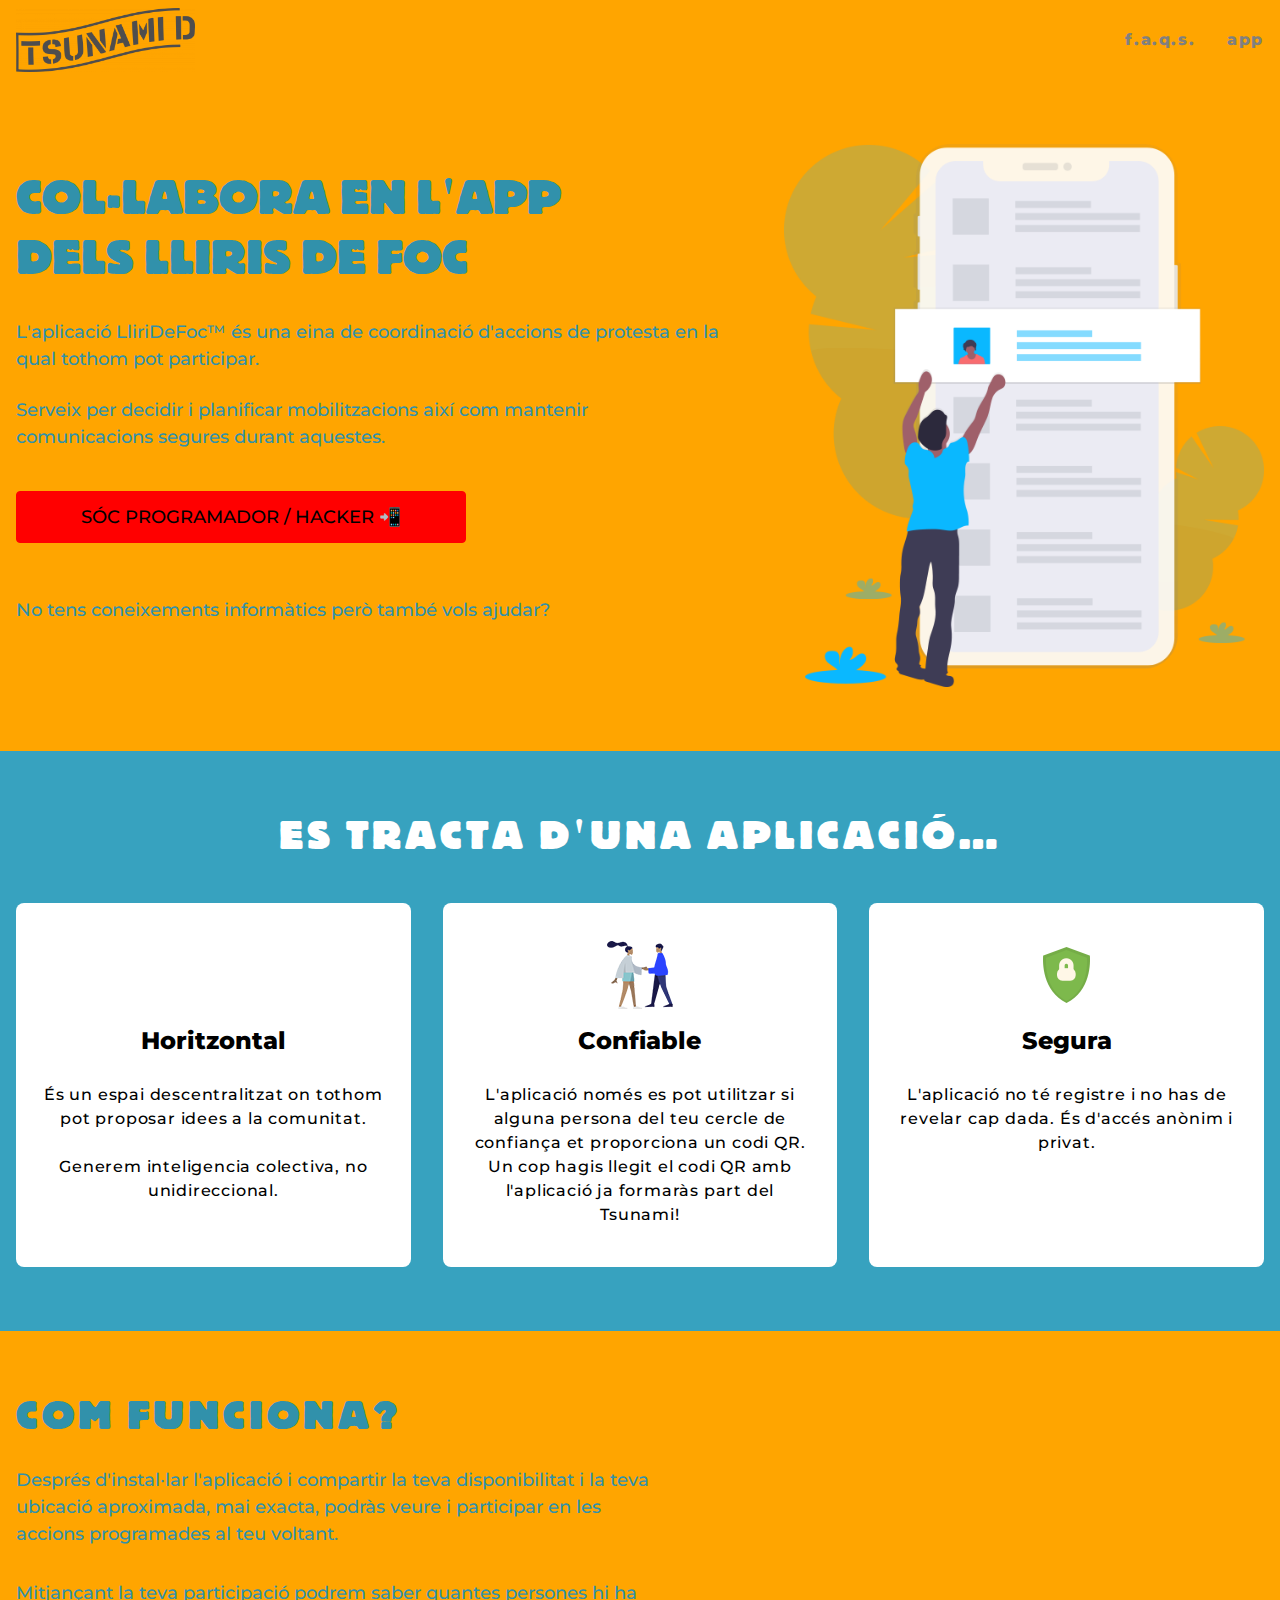
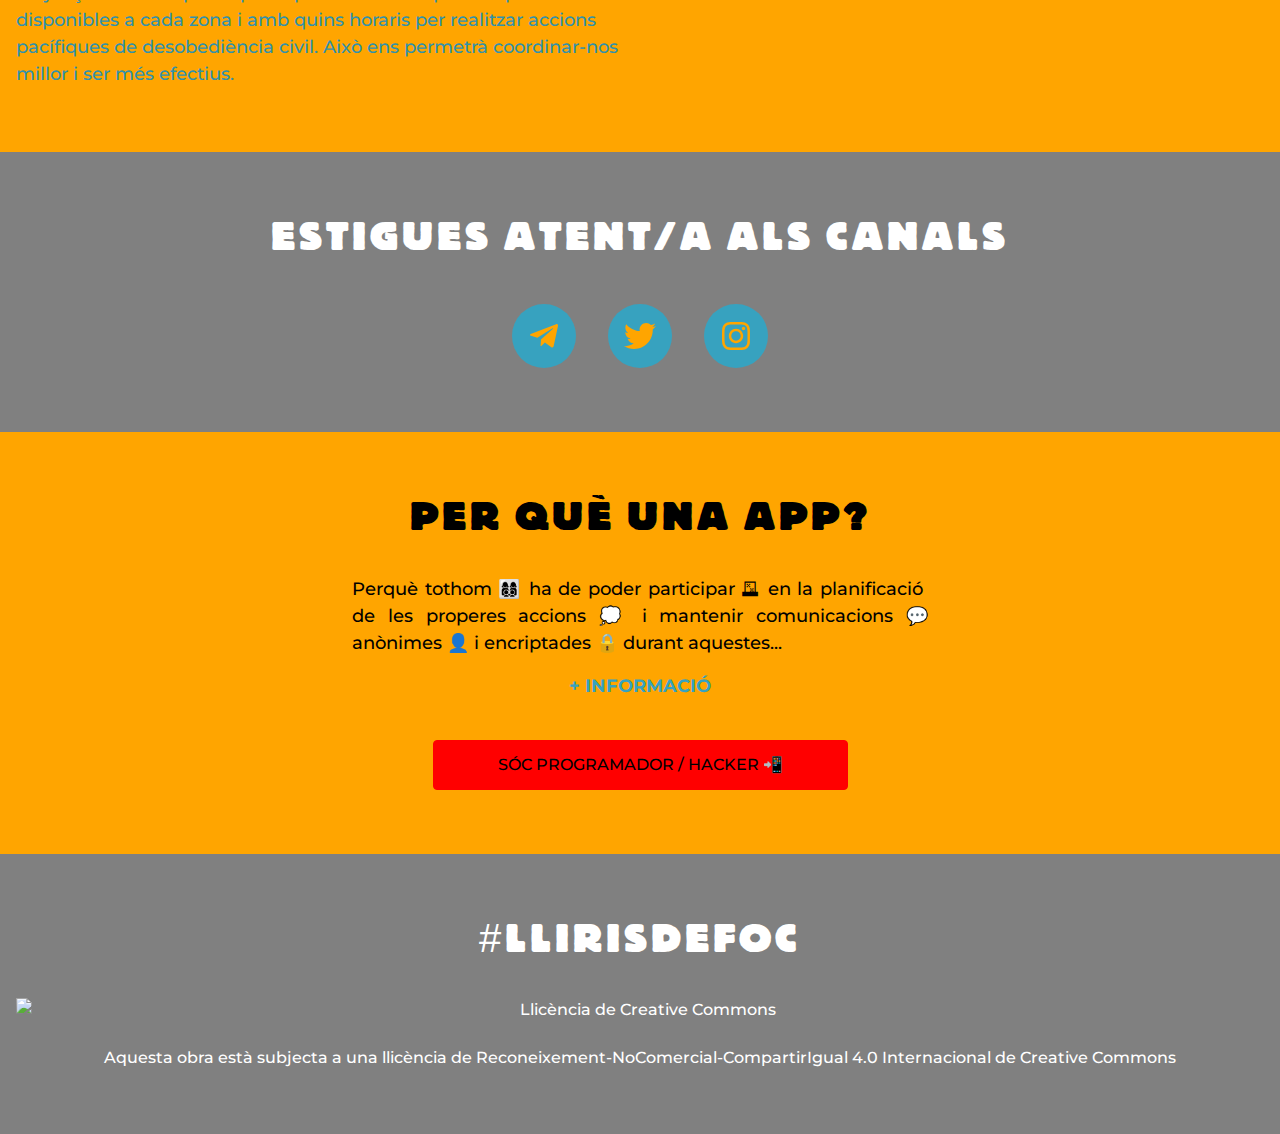
==== app.html @ 039d9529 "Add files via upload" ====
<!DOCTYPE html>
<html>

<head>
    <meta charset="utf-8">
    <meta name="viewport" content="width=device-width, user-scalable=no">
    <link rel="stylesheet" type="text/css" href="main.cfd4d0ff.css">
    <link href="https://fonts.googleapis.com/css?family=Montserrat:500,700,800&amp;display=swap" rel="stylesheet">
    <link rel="icon" href="favicon.d1972434.png">
    <title>Lliris de Foc - APP</title>
</head>

<body>
  <header class="fixed top-0 w-full bg-beige z-50">
      <div class="container flex flex-wrap items-center justify-between">
          <div class="logo h-20 flex items-center">
              <a href="index.html"> <img src="logo.a26f0379.png" alt="Lliris de Foc" class="h-16 w-auto"> </a>
          </div>
          <div class="block lg:hidden"> <button class="navbar-toggler focus:outline-none" data-toggle="collapse" data-target="#nav" aria-expanded="false"> <span class="icon-bar icon-bar--top block bg-blue"></span> <span class="icon-bar icon-bar--middle block bg-blue"></span> <span class="icon-bar icon-bar--bottom block bg-blue"></span> </button> </div>
          <nav id="nav" class="nav hidden lg:block w-full lg:w-auto">
              <ul class="lg:flex py-2 lg:-mx-4">
                  <li class="py-1 lg:px-4"><a href="noviolencia.html" class="font-extrabold tracking-widest text-gray-800 hover:text-blue-darker lowercase">F.A.Q.S.</a></li>
                  <li class="py-1 lg:px-4"><a href="app.html" class="font-extrabold tracking-widest text-gray-800 hover:text-blue-darker lowercase">App</a></li>
              </ul>
          </nav>
      </div>
  </header>
    <section class="py-8 lg:py-16 text-blue-darker bg-beige">
        <div class="container">
            <div class="flex items-center -mx-4">
                <div class="w-full lg:w-3/5 px-4 lg:pr-12 text-lg">
                    <h1 class="mb-8 font-title font-heavy text-2xl lg:text-4xl xl:text-5xl leading-tight uppercase">Col·labora EN L'APP<br>dels Lliris de Foc</h1>
                    <p class="mb-6">L'aplicació LliriDeFoc™ és una eina de coordinació d'accions de protesta en la qual tothom pot participar.</p>
                    <p class="mb-10">Serveix per decidir i planificar mobilitzacions així com mantenir comunicacions segures durant aquestes.</p>
                    <ul class="flex flex-wrap justify-center lg:justify-start -mx-2 -mb-2">
                         <li class="mb-2 px-2"><a href="app.html" class="btn px-16 btn-primary uppercase">SÓC PROGRAMADOR / HACKER 📲</a></li>
                    </ul>
                    <p class="mb-10"><br><br>No tens coneixements informàtics però també vols ajudar?</p>
                </div>
                <div class="hidden lg:block lg:w-2/5 px-4"> <img src="app-hero.0277f3ec.png" alt=""> </div>
            </div>
        </div>
    </section>
    <section class="py-8 lg:py-16 bg-blue">
        <div class="container">
            <h2 class="mb-8 lg:mb-12 font-title font-heavy text-2xl lg:text-4xl leading-none tracking-widest text-center uppercase text-white">Es tracta d'una aplicació…</h2>
            <ul class="flex flex-wrap -mx-4 text-black text-center">
                <li class="w-full lg:w-1/3 mb-8 lg:mb-0 px-4">
                    <div class="h-full p-6 pb-10 rounded-lg bg-white">
                        <figure class="h-24 flex items-center justify-center"> <img src="app-icon-1.8f0e6e98.png" alt=""> </figure>
                        <h3 class="mb-6 font-extrabold text-2xl">Horitzontal</h3>
                        <p class="tracking-wider">És un espai descentralitzat on tothom pot proposar idees a la comunitat.<br><br>Generem inteligencia colectiva, no unidireccional.</p>
                    </div>
                </li>
                <li class="w-full lg:w-1/3 mb-8 lg:mb-0 px-4">
                    <div class="h-full p-6 pb-10 rounded-lg bg-white">
                        <figure class="h-24 flex items-center justify-center"> <img src="app-icon-2.1c4b9556.png" alt=""> </figure>
                        <h3 class="mb-6 font-extrabold text-2xl">Confiable</h3>
                        <p class="tracking-wider">L'aplicació només es pot utilitzar si alguna persona del teu cercle de confiança et proporciona un codi QR. Un cop hagis llegit el codi QR amb l'aplicació ja formaràs part del Tsunami!</p>
                    </div>
                </li>
                <li class="w-full lg:w-1/3 mb-8 lg:mb-0 px-4">
                    <div class="h-full p-6 pb-10 rounded-lg bg-white">
                        <figure class="h-24 flex items-center justify-center"> <img src="app-icon-3.ccddadd3.png" alt=""> </figure>
                        <h3 class="mb-6 font-extrabold text-2xl">Segura</h3>
                        <p class="tracking-wider">L'aplicació no té registre i no has de revelar cap dada. És d'accés anònim i privat.</p>
                    </div>
                </li>
            </ul>
        </div>
    </section>
    <section class="py-8 lg:py-16 text-blue-darker bg-beige">
        <div class="container">
            <div class="flex flex-wrap items-center -mx-4">
                <div class="w-full md:w-3/5 mb-8 md:mb-0 px-4 md:pr-24 text-lg">
                    <h2 class="mb-8 font-title font-heavy text-2xl lg:text-4xl leading-none tracking-widest uppercase">Com funciona?</h2>
                    <p class="mb-8">Després d'instal·lar l'aplicació i compartir la teva disponibilitat i la teva ubicació aproximada, mai exacta, podràs veure i participar en les accions programades al teu voltant.</p>
                    <p>Mitjançant la teva participació podrem saber quantes persones hi ha disponibles a cada zona i amb quins horaris per realitzar accions pacífiques de desobediència civil. Això ens permetrà coordinar-nos millor i ser més efectius.</p>
                </div>
                <div class="w-full md:w-2/5 px-4 text-center"> <img src="app-wave.a9a19c9f.png" alt=""> </div>
            </div>
        </div>
    </section>
    <section class="py-8 lg:py-16 text-white bg-gray-800">
        <div class="container">
            <h2 class="max-w-3xl mx-auto mb-8 lg:mb-12 font-title font-black text-center text-2xl lg:text-4xl leading-none tracking-widest uppercase">Estigues atent/a als canals</h2>
            <ul class="flex items-center justify-center -mx-4">
                <li class="px-4"> <a href="http://t.me/lliridefoc" target="_blank" rel="noopener noreferral" class="flex items-center justify-center w-12 h-12 lg:w-16 lg:h-16 rounded-full text-beige bg-blue hover:bg-blue-darker"><svg aria-hidden="true" data-prefix="fab" data-icon="telegram-plane" class="svg-inline--fa fa-telegram-plane fa-w-14 w-6 h-6 lg:w-8 lg:h-8" xmlns="http://www.w3.org/2000/svg" viewBox="0 0 448 512"><path fill="currentColor" d="M446.7 98.6l-67.6 318.8c-5.1 22.5-18.4 28.1-37.3 17.5l-103-75.9-49.7 47.8c-5.5 5.5-10.1 10.1-20.7 10.1l7.4-104.9 190.9-172.5c8.3-7.4-1.8-11.5-12.9-4.1L117.8 284 16.2 252.2c-22.1-6.9-22.5-22.1 4.6-32.7L418.2 66.4c18.4-6.9 34.5 4.1 28.5 32.2z"/></svg></a> </li>
                <li class="px-4"> <a href="http://twitter.com/lliridefoc" target="_blank" rel="noopener noreferral" class="flex items-center justify-center w-12 h-12 lg:w-16 lg:h-16 rounded-full text-beige bg-blue hover:bg-blue-darker"><svg aria-hidden="true" data-prefix="fab" data-icon="twitter" class="svg-inline--fa fa-twitter fa-w-16 w-6 h-6 lg:w-8 lg:h-8" xmlns="http://www.w3.org/2000/svg" viewBox="0 0 512 512"><path fill="currentColor" d="M459.37 151.716c.325 4.548.325 9.097.325 13.645 0 138.72-105.583 298.558-298.558 298.558-59.452 0-114.68-17.219-161.137-47.106 8.447.974 16.568 1.299 25.34 1.299 49.055 0 94.213-16.568 130.274-44.832-46.132-.975-84.792-31.188-98.112-72.772 6.498.974 12.995 1.624 19.818 1.624 9.421 0 18.843-1.3 27.614-3.573-48.081-9.747-84.143-51.98-84.143-102.985v-1.299c13.969 7.797 30.214 12.67 47.431 13.319-28.264-18.843-46.781-51.005-46.781-87.391 0-19.492 5.197-37.36 14.294-52.954 51.655 63.675 129.3 105.258 216.365 109.807-1.624-7.797-2.599-15.918-2.599-24.04 0-57.828 46.782-104.934 104.934-104.934 30.213 0 57.502 12.67 76.67 33.137 23.715-4.548 46.456-13.32 66.599-25.34-7.798 24.366-24.366 44.833-46.132 57.827 21.117-2.273 41.584-8.122 60.426-16.243-14.292 20.791-32.161 39.308-52.628 54.253z"/></svg></a> </li>
                <li class="px-4"> <a href="http://instagram.com/lliridefoc" target="_blank" rel="noopener noreferral" class="flex items-center justify-center w-12 h-12 lg:w-16 lg:h-16 rounded-full text-beige bg-blue hover:bg-blue-darker"><svg aria-hidden="true" data-prefix="fab" data-icon="instagram" class="svg-inline--fa fa-instagram fa-w-14 w-6 h-6 lg:w-8 lg:h-8" xmlns="http://www.w3.org/2000/svg" viewBox="0 0 448 512"><path fill="currentColor" d="M224.1 141c-63.6 0-114.9 51.3-114.9 114.9s51.3 114.9 114.9 114.9S339 319.5 339 255.9 287.7 141 224.1 141zm0 189.6c-41.1 0-74.7-33.5-74.7-74.7s33.5-74.7 74.7-74.7 74.7 33.5 74.7 74.7-33.6 74.7-74.7 74.7zm146.4-194.3c0 14.9-12 26.8-26.8 26.8-14.9 0-26.8-12-26.8-26.8s12-26.8 26.8-26.8 26.8 12 26.8 26.8zm76.1 27.2c-1.7-35.9-9.9-67.7-36.2-93.9-26.2-26.2-58-34.4-93.9-36.2-37-2.1-147.9-2.1-184.9 0-35.8 1.7-67.6 9.9-93.9 36.1s-34.4 58-36.2 93.9c-2.1 37-2.1 147.9 0 184.9 1.7 35.9 9.9 67.7 36.2 93.9s58 34.4 93.9 36.2c37 2.1 147.9 2.1 184.9 0 35.9-1.7 67.7-9.9 93.9-36.2 26.2-26.2 34.4-58 36.2-93.9 2.1-37 2.1-147.8 0-184.8zM398.8 388c-7.8 19.6-22.9 34.7-42.6 42.6-29.5 11.7-99.5 9-132.1 9s-102.7 2.6-132.1-9c-19.6-7.8-34.7-22.9-42.6-42.6-11.7-29.5-9-99.5-9-132.1s-2.6-102.7 9-132.1c7.8-19.6 22.9-34.7 42.6-42.6 29.5-11.7 99.5-9 132.1-9s102.7-2.6 132.1 9c19.6 7.8 34.7 22.9 42.6 42.6 11.7 29.5 9 99.5 9 132.1s2.7 102.7-9 132.1z"/></svg></a> </li>
            </ul>
        </div>
    </section>
    <section class="py-8 lg:py-16 bg-beige text-center">
       <div class="container">
          <h2 class="max-w-2xl mx-auto mb-8 lg:mb-10 font-title font-black text-center text-2xl lg:text-4xl leading-none tracking-widest uppercase">PER QUÈ UNA APP?</h2>
          <p class="max-w-xl mx-auto mb-4 text-lg" style="text-align:justify;">Perquè tothom 👩‍👩‍👦‍👦 ha de poder participar 🗳 en la planificació de les properes accions 💭 i mantenir comunicacions 💬 anònimes 👤 i encriptades 🔒 durant aquestes...</p>
          <a href="app.html" class="table mb-8 lg:mb-10 max-w-2xl mx-auto font-bold text-lg text-blue hover:text-blue-darker hover:underline uppercase">+ Informació</a>
          <ul class="flex flex-wrap justify-center -mx-2 -mb-2">
             <li class="mb-2 px-2"><a href="app.html" class="btn px-16 btn-primary uppercase">SÓC PROGRAMADOR / HACKER 📲</a></li>
          </ul>
       </div>
    </section>
    <section class="py-8 lg:py-16 bg-gray-800 text-white">
       <div class="container">
          <h2 class="max-w-xl mx-auto mb-8 lg:mb-10 font-title text-center text-2xl lg:text-4xl leading-none lg:tracking-widest uppercase">#LlirisDeFoc</h2>
          <p class="text-center" style="text-align: center;"><a rel="license" href="http://creativecommons.org/licenses/by-nc-sa/4.0/"><img alt="Llicència de Creative Commons" style="border-width:0" src="https://i.creativecommons.org/l/by-nc-sa/4.0/80x15.png" /></a><br />Aquesta obra està subjecta a una llicència de <a rel="license" href="http://creativecommons.org/licenses/by-nc-sa/4.0/">Reconeixement-NoComercial-CompartirIgual 4.0 Internacional de Creative Commons</a></p>
       </div>
    </section>
    <script src="main.499190cf.js"></script>
</body>

</html>
---- main.cfd4d0ff.css ----
html{
    line-height:1.15;
    -webkit-text-size-adjust:100%
}
body{
    margin:0
}
main{
    display:block
}
h1{
    font-size:2em;
    margin:.67em 0
}
a{
    background-color:transparent
}
strong{
    font-weight:bolder
}
small{
    font-size:80%
}
img{
    border-style:none
}
button,input{
    font-family:inherit;
    font-size:100%;
    line-height:1.15;
    margin:0
}
button,input{
    overflow:visible
}
button{
    text-transform:none
}
[type=button],[type=reset],[type=submit],button{
    -webkit-appearance:button
}
[type=button]::-moz-focus-inner,[type=reset]::-moz-focus-inner,[type=submit]::-moz-focus-inner,button::-moz-focus-inner{
    border-style:none;
    padding:0
}
[type=button]:-moz-focusring,[type=reset]:-moz-focusring,[type=submit]:-moz-focusring,button:-moz-focusring{
    outline:1px dotted ButtonText
}
legend{
    box-sizing:border-box;
    color:inherit;
    display:table;
    max-width:100%;
    padding:0;
    white-space:normal
}
[type=checkbox],[type=radio]{
    box-sizing:border-box;
    padding:0
}
[type=number]::-webkit-inner-spin-button,[type=number]::-webkit-outer-spin-button{
    height:auto
}
[type=search]{
    -webkit-appearance:textfield;
    outline-offset:-2px
}
[type=search]::-webkit-search-decoration{
    -webkit-appearance:none
}
::-webkit-file-upload-button{
    -webkit-appearance:button;
    font:inherit
}
[hidden]{
    display:none
}
html{
    box-sizing:border-box;
    font-family:sans-serif
}
*,:after,:before{
    box-sizing:inherit
}
figure,h1,h2,h3,p{
    margin:0
}
button{
    background:0 0;
    padding:0
}
button:focus{
    outline:1px dotted;
    outline:5px auto -webkit-focus-ring-color
}
ol,ul{
    margin:0;
    padding:0
}
ol,ul{
    list-style:none
}
html{
    font-family:-apple-system,BlinkMacSystemFont,Segoe UI,Roboto,Helvetica Neue,Arial,Noto Sans,sans-serif,Apple Color Emoji,Segoe UI Emoji,Segoe UI Symbol,Noto Color Emoji;
    line-height:1.5
}
*,:after,:before{
    border:0 solid #e2e8f0
}
img{
    border-style:solid
}
input::-webkit-input-placeholder{
    color:#a0aec0
}
input::-moz-placeholder{
    color:#a0aec0
}
input:-ms-input-placeholder{
    color:#a0aec0
}
input::-ms-input-placeholder{
    color:#a0aec0
}
input::placeholder{
    color:#a0aec0
}
[role=button],button{
    cursor:pointer
}
table{
    border-collapse:collapse
}
h1,h2,h3{
    font-size:inherit;
    font-weight:inherit
}
a{
    color:inherit;
    text-decoration:inherit
}
button,input{
    padding:0;
    line-height:inherit;
    color:inherit
}
canvas,img,svg{
    display:block;
    vertical-align:middle
}
img{
    max-width:100%;
    height:auto
}
.container{
    width:100%;
    margin-right:auto;
    margin-left:auto;
    padding-right:1rem;
    padding-left:1rem
}
@media (min-width:640px){
    .container{
        max-width:640px
    }
}
@media (min-width:768px){
    .container{
        max-width:768px
    }
}
@media (min-width:1024px){
    .container{
        max-width:1024px
    }
}
@media (min-width:1280px){
    .container{
        max-width:1280px
    }
}
body{
    padding-top:5rem;
    font-family:Montserrat,sans-serif;
    font-weight:500;
    -webkit-font-smoothing:antialiased;
    -moz-osx-font-smoothing:grayscale
}
.btn,.transition,a,button{
    transition:color .3s,background-color .3s,border-color .3s,opacity .3s,box-shadow .3s
}
::-moz-selection{
    color:orange;
    background-color:#3191ab
}
::selection{
    color:orange;
    background-color:#3191ab
}
.item-link{
    position:absolute;
    top:0;
    right:0;
    bottom:0;
    left:0;
    opacity:0;
    z-index:10;
    border:0;
    font-size:0;
    text-indent:-9999px;
    white-space:nowrap
}
@font-face{
    font-family:BlockBE;
    src:url(BlockBEHeavy.bbebedd4.woff2) format("woff2"),url(BlockBEHeavy.7788ebd0.woff) format("woff");
    font-weight:900;
    font-style:normal
}
.btn{
    display:inline-flex;
    padding:1rem 2rem;
    border-radius:.25rem;
    line-height:1;
    border-width:1px;
    border-style:solid
}
.btn-primary{
    border-color:red;
    background-color:red;
    color:black;
}
.btn-primary:active,.btn-primary:focus,.btn-primary:hover{
    border-color:red;
    background-color:black;
}
.btn-beige{
    border-color:orange;
    background-color:orange;
    color:red;
}
.btn-beige:active,.btn-beige:focus,.btn-beige:hover{
    border-color:red;
    background-color:black;
}
.faq-toggler{
    position:relative;
    display:block;
    width:23px;
    height:23px;
    margin-top:.25rem;
    margin-left:.5rem;
    font-style:normal;
    transform-origin:center;
    transition:transform .4s ease
}
.faq-toggler:after,.faq-toggler:before{
    position:absolute;
    top:10px;
    left:0;
    width:23px;
    height:2px;
    background-color:orange;
    transform-origin:center center;
    transition:transform .3s ease;
    content:""
}
.faq-toggler:before{
    transform:rotate(180deg)
}
.faq-toggler:after{
    transform:rotate(90deg)
}
[aria-expanded=true] .faq-toggler:after,[aria-expanded=true] .faq-toggler:before{
    transform:rotate(1turn)
}
@media (min-width:1024px){
    .nav{
        display:block!important
    }
}
.navbar-toggler .icon-bar{
    width:30px;
    height:2px;
    transition:all .3s ease
}
.navbar-toggler .icon-bar+.icon-bar{
    margin-top:7px
}
.navbar-toggler .icon-bar--top{
    transform:rotate(45deg);
    transform-origin:7.5% 7.5%
}
.navbar-toggler .icon-bar--middle{
    opacity:0
}
.navbar-toggler .icon-bar--bottom{
    transform:rotate(-45deg);
    transform-origin:7.5% 92.5%
}
.navbar-toggler[aria-expanded=false] .icon-bar--top{
    transform:rotate(0)
}
.navbar-toggler[aria-expanded=false] .icon-bar--middle{
    opacity:1
}
.navbar-toggler[aria-expanded=false] .icon-bar--bottom{
    transform:rotate(0)
}
.bg-home-hero{
    background-image:url(image.jpg)
}
.li-blue:before{
    width:.75rem;
    height:.75rem;
    display:inline-block;
    vertical-align:middle;
    margin-right:1.25rem;
    border-radius:100%;
    margin-left:-2rem;
    background-color:#37a2bf;
    content:""
}
.bg-black{
    background-color:#000
}
.bg-white{
    background-color:#fff
}
.bg-blue{
    background-color:#37a2bf
}
.bg-blue-darker{
    background-color:#3191ab
}
.bg-beige{
    background-color:orange
}
.bg-gray-800{
    background-color:grey
}
.bg-red-100{
    background-color:#fff5f5
}
.bg-teal-100{
    background-color:#e6fffa
}
.hover\:bg-blue-darker:hover{
    background-color:#3191ab
}
.bg-center{
    background-position:50%
}
.bg-no-repeat{
    background-repeat:no-repeat
}
.bg-cover{
    background-size:cover
}
.border-beige{
    border-color:orange
}
.border-red-500{
    border-color:#f56565
}
.border-teal-500{
    border-color:#38b2ac
}
.hover\:border-beige-darker:hover{
    border-color:#ffe6b2
}
.rounded-lg{
    border-radius:.5rem
}
.rounded-full{
    border-radius:9999px
}
.border-2{
    border-width:2px
}
.border-l-4{
    border-left-width:4px
}
.border-b{
    border-bottom-width:1px
}
.cursor-pointer{
    cursor:pointer
}
.block{
    display:block
}
.flex{
    display:flex
}
.table{
    display:table
}
.hidden{
    display:none
}
.flex-col{
    flex-direction:column
}
.flex-wrap{
    flex-wrap:wrap
}
.items-start{
    align-items:flex-start
}
.items-center{
    align-items:center
}
.justify-center{
    justify-content:center
}
.justify-between{
    justify-content:space-between
}
.font-title{
    font-family:BlockBE,sans-serif
}
.font-bold{
    font-weight:700
}
.font-extrabold{
    font-weight:800
}
.font-black{
    font-weight:900
}
.h-6{
    height:1.5rem
}
.h-12{
    height:3rem
}
.h-16{
    height:4rem
}
.h-20{
    height:5rem
}
.h-24{
    height:6rem
}
.h-full{
    height:100%
}
.leading-none{
    line-height:1
}
.leading-tight{
    line-height:1.25
}
.list-decimal{
    list-style-type:decimal
}
.mx-auto{
    margin-left:auto;
    margin-right:auto
}
.-mx-2{
    margin-left:-.5rem;
    margin-right:-.5rem
}
.-mx-4{
    margin-left:-1rem;
    margin-right:-1rem
}
.mb-2{
    margin-bottom:.5rem
}
.mb-4{
    margin-bottom:1rem
}
.mb-6{
    margin-bottom:1.5rem
}
.mb-8{
    margin-bottom:2rem
}
.mb-10{
    margin-bottom:2.5rem
}
.mb-12{
    margin-bottom:3rem
}
.mb-16{
    margin-bottom:4rem
}
.-mb-2{
    margin-bottom:-.5rem
}
.max-w-xl{
    max-width:36rem
}
.max-w-2xl{
    max-width:42rem
}
.max-w-3xl{
    max-width:48rem
}
.max-w-5xl{
    max-width:64rem
}
.min-h-85vh{
    min-height:85vh
}
.opacity-0{
    opacity:0
}
.opacity-75{
    opacity:.75
}
.group:hover .group-hover\:opacity-100{
    opacity:1
}
.focus\:outline-none:focus{
    outline:0
}
.p-4{
    padding:1rem
}
.p-6{
    padding:1.5rem
}
.py-1{
    padding-top:.25rem;
    padding-bottom:.25rem
}
.py-2{
    padding-top:.5rem;
    padding-bottom:.5rem
}
.px-2{
    padding-left:.5rem;
    padding-right:.5rem
}
.py-3{
    padding-top:.75rem;
    padding-bottom:.75rem
}
.px-4{
    padding-left:1rem;
    padding-right:1rem
}
.py-8{
    padding-top:2rem;
    padding-bottom:2rem
}
.px-16{
    padding-left:4rem;
    padding-right:4rem
}
.pt-2{
    padding-top:.5rem
}
.pb-4{
    padding-bottom:1rem
}
.pl-8{
    padding-left:2rem
}
.pb-10{
    padding-bottom:2.5rem
}
.fixed{
    position:fixed
}
.absolute{
    position:absolute
}
.relative{
    position:relative
}
.inset-0{
    top:0;
    right:0;
    bottom:0;
    left:0
}
.top-0{
    top:0
}
.text-center{
    text-align:center
}
.text-black{
    color:#000
}
.text-white{
    color:#fff
}
.text-blue{
    color:#37a2bf
}
.text-blue-darker{
    color:#3191ab
}
.text-beige{
    color:orange
}
.text-gray-800{
    color:grey
}
.text-red-700{
    color:#c53030
}
.text-red-800{
    color:#9b2c2c
}
.text-teal-700{
    color:#2c7a7b
}
.hover\:text-blue-darker:hover{
    color:#3191ab
}
.hover\:text-beige-darker:hover{
    color:#ffe6b2
}
.text-lg{
    font-size:1.125rem
}
.text-xl{
    font-size:1.25rem
}
.text-2xl{
    font-size:1.5rem
}
.text-3xl{
    font-size:1.875rem
}
.text-4xl{
    font-size:2.5rem
}
.uppercase{
    text-transform:uppercase
}
.lowercase{
    text-transform:lowercase
}
.hover\:underline:hover{
    text-decoration:underline
}
.tracking-wider{
    letter-spacing:.05em
}
.tracking-widest{
    letter-spacing:.1em
}
.w-6{
    width:1.5rem
}
.w-12{
    width:3rem
}
.w-20{
    width:5rem
}
.w-auto{
    width:auto
}
.w-1\/2{
    width:50%
}
.w-full{
    width:100%
}
.z-10{
    z-index:10
}
.z-50{
    z-index:50
}
@media (min-width:640px){
    .sm\:text-6xl{
        font-size:4rem
    }
    .sm\:w-1\/3{
        width:33.333333%
    }
}
@media (min-width:768px){
    .md\:h-24{
        height:6rem
    }
    .md\:mb-0{
        margin-bottom:0
    }
    .md\:mb-8{
        margin-bottom:2rem
    }
    .md\:px-4{
        padding-left:1rem;
        padding-right:1rem
    }
    .md\:pr-24{
        padding-right:6rem
    }
    .md\:text-3xl{
        font-size:1.875rem
    }
    .md\:w-24{
        width:6rem
    }
    .md\:w-2\/5{
        width:40%
    }
    .md\:w-3\/5{
        width:60%
    }
}
@media (min-width:1024px){
    .lg\:block{
        display:block
    }
    .lg\:flex{
        display:flex
    }
    .lg\:hidden{
        display:none
    }
    .lg\:justify-start{
        justify-content:flex-start
    }
    .lg\:h-8{
        height:2rem
    }
    .lg\:h-16{
        height:4rem
    }
    .lg\:-mx-4{
        margin-left:-1rem;
        margin-right:-1rem
    }
    .lg\:mb-0{
        margin-bottom:0
    }
    .lg\:mb-8{
        margin-bottom:2rem
    }
    .lg\:mb-10{
        margin-bottom:2.5rem
    }
    .lg\:mb-12{
        margin-bottom:3rem
    }
    .lg\:px-4{
        padding-left:1rem;
        padding-right:1rem
    }
    .lg\:py-16{
        padding-top:4rem;
        padding-bottom:4rem
    }
    .lg\:pr-12{
        padding-right:3rem
    }
    .lg\:text-xl{
        font-size:1.25rem
    }
    .lg\:text-3xl{
        font-size:1.875rem
    }
    .lg\:text-4xl{
        font-size:2.5rem
    }
    .lg\:text-5xl{
        font-size:3rem
    }
    .lg\:text-6xl{
        font-size:4rem
    }
    .lg\:text-7xl{
        font-size:6rem
    }
    .lg\:tracking-widest{
        letter-spacing:.1em
    }
    .lg\:tracking-subtitle{
        letter-spacing:.3em
    }
    .lg\:w-8{
        width:2rem
    }
    .lg\:w-16{
        width:4rem
    }
    .lg\:w-auto{
        width:auto
    }
    .lg\:w-1\/3{
        width:33.333333%
    }
    .lg\:w-2\/5{
        width:40%
    }
    .lg\:w-3\/5{
        width:60%
    }
    .lg\:w-1\/6{
        width:16.666667%
    }
}
@media (min-width:1280px){
    .xl\:text-5xl{
        font-size:3rem
    }
}
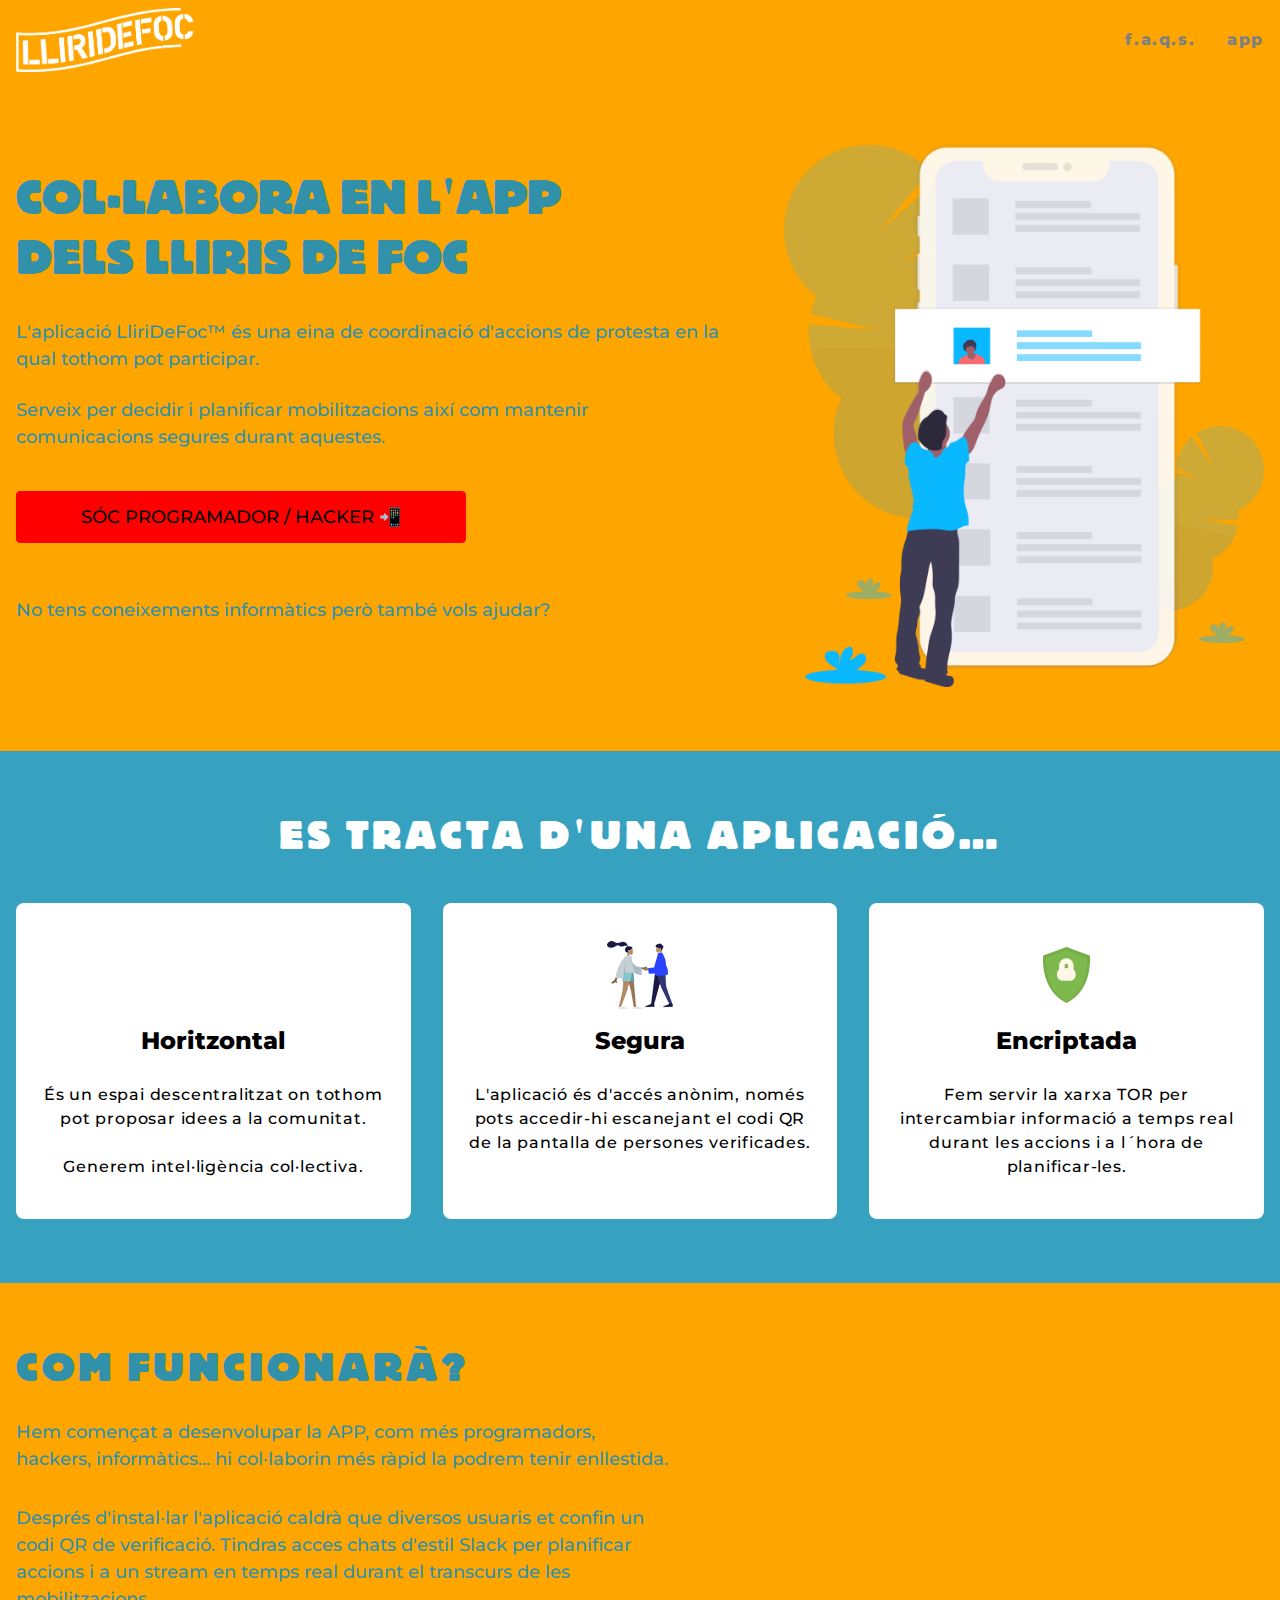
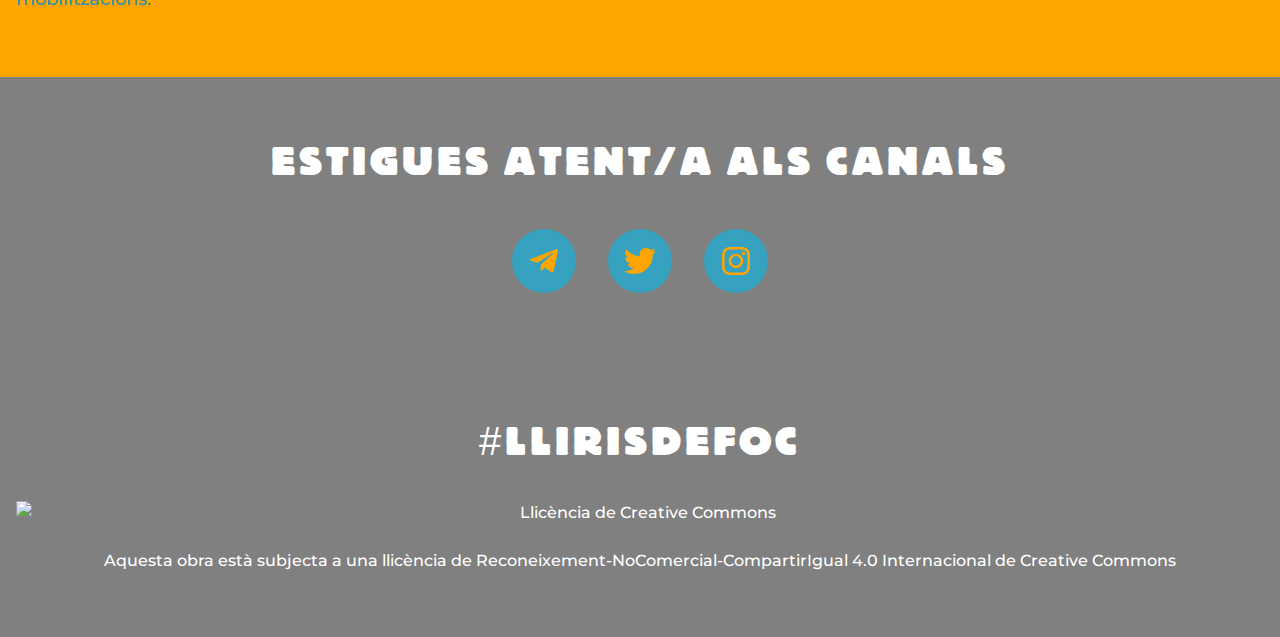
==== commit 07ac052b: "Update app.html" ====
--- a/app.html
+++ b/app.html
@@ -49,21 +49,21 @@
                     <div class="h-full p-6 pb-10 rounded-lg bg-white">
                         <figure class="h-24 flex items-center justify-center"> <img src="app-icon-1.8f0e6e98.png" alt=""> </figure>
                         <h3 class="mb-6 font-extrabold text-2xl">Horitzontal</h3>
-                        <p class="tracking-wider">És un espai descentralitzat on tothom pot proposar idees a la comunitat.<br><br>Generem inteligencia colectiva, no unidireccional.</p>
+                        <p class="tracking-wider">És un espai descentralitzat on tothom pot proposar idees a la comunitat.<br><br>Generem intel·ligència col·lectiva.</p>
                     </div>
                 </li>
                 <li class="w-full lg:w-1/3 mb-8 lg:mb-0 px-4">
                     <div class="h-full p-6 pb-10 rounded-lg bg-white">
                         <figure class="h-24 flex items-center justify-center"> <img src="app-icon-2.1c4b9556.png" alt=""> </figure>
-                        <h3 class="mb-6 font-extrabold text-2xl">Confiable</h3>
-                        <p class="tracking-wider">L'aplicació només es pot utilitzar si alguna persona del teu cercle de confiança et proporciona un codi QR. Un cop hagis llegit el codi QR amb l'aplicació ja formaràs part del Tsunami!</p>
+                        <h3 class="mb-6 font-extrabold text-2xl">Segura</h3>
+                        <p class="tracking-wider">L'aplicació és d'accés anònim, només pots accedir-hi escanejant el codi QR de la pantalla de persones verificades.</p>
                     </div>
                 </li>
                 <li class="w-full lg:w-1/3 mb-8 lg:mb-0 px-4">
                     <div class="h-full p-6 pb-10 rounded-lg bg-white">
                         <figure class="h-24 flex items-center justify-center"> <img src="app-icon-3.ccddadd3.png" alt=""> </figure>
-                        <h3 class="mb-6 font-extrabold text-2xl">Segura</h3>
-                        <p class="tracking-wider">L'aplicació no té registre i no has de revelar cap dada. És d'accés anònim i privat.</p>
+                        <h3 class="mb-6 font-extrabold text-2xl">Encriptada</h3>
+                        <p class="tracking-wider">Fem servir la xarxa TOR per intercambiar informació a temps real durant les accions i a l´hora de planificar-les.</p>
                     </div>
                 </li>
             </ul>
@@ -73,9 +73,9 @@
         <div class="container">
             <div class="flex flex-wrap items-center -mx-4">
                 <div class="w-full md:w-3/5 mb-8 md:mb-0 px-4 md:pr-24 text-lg">
-                    <h2 class="mb-8 font-title font-heavy text-2xl lg:text-4xl leading-none tracking-widest uppercase">Com funciona?</h2>
-                    <p class="mb-8">Després d'instal·lar l'aplicació i compartir la teva disponibilitat i la teva ubicació aproximada, mai exacta, podràs veure i participar en les accions programades al teu voltant.</p>
-                    <p>Mitjançant la teva participació podrem saber quantes persones hi ha disponibles a cada zona i amb quins horaris per realitzar accions pacífiques de desobediència civil. Això ens permetrà coordinar-nos millor i ser més efectius.</p>
+                    <h2 class="mb-8 font-title font-heavy text-2xl lg:text-4xl leading-none tracking-widest uppercase">Com funcionarà?</h2>
+                    <p class="mb-8">Hem començat a desenvolupar la APP, com més programadors, hackers, informàtics... hi col·laborin més ràpid la podrem tenir enllestida.</p>
+                    <p>Després d'instal·lar l'aplicació caldrà que diversos usuaris et confin un codi QR de verificació. Tindras acces chats d'estil Slack per planificar accions i a un stream en temps real durant el transcurs de les mobilitzacions.</p>
                 </div>
                 <div class="w-full md:w-2/5 px-4 text-center"> <img src="app-wave.a9a19c9f.png" alt=""> </div>
             </div>
@@ -91,16 +91,6 @@
             </ul>
         </div>
     </section>
-    <section class="py-8 lg:py-16 bg-beige text-center">
-       <div class="container">
-          <h2 class="max-w-2xl mx-auto mb-8 lg:mb-10 font-title font-black text-center text-2xl lg:text-4xl leading-none tracking-widest uppercase">PER QUÈ UNA APP?</h2>
-          <p class="max-w-xl mx-auto mb-4 text-lg" style="text-align:justify;">Perquè tothom 👩‍👩‍👦‍👦 ha de poder participar 🗳 en la planificació de les properes accions 💭 i mantenir comunicacions 💬 anònimes 👤 i encriptades 🔒 durant aquestes...</p>
-          <a href="app.html" class="table mb-8 lg:mb-10 max-w-2xl mx-auto font-bold text-lg text-blue hover:text-blue-darker hover:underline uppercase">+ Informació</a>
-          <ul class="flex flex-wrap justify-center -mx-2 -mb-2">
-             <li class="mb-2 px-2"><a href="app.html" class="btn px-16 btn-primary uppercase">SÓC PROGRAMADOR / HACKER 📲</a></li>
-          </ul>
-       </div>
-    </section>
     <section class="py-8 lg:py-16 bg-gray-800 text-white">
        <div class="container">
           <h2 class="max-w-xl mx-auto mb-8 lg:mb-10 font-title text-center text-2xl lg:text-4xl leading-none lg:tracking-widest uppercase">#LlirisDeFoc</h2>
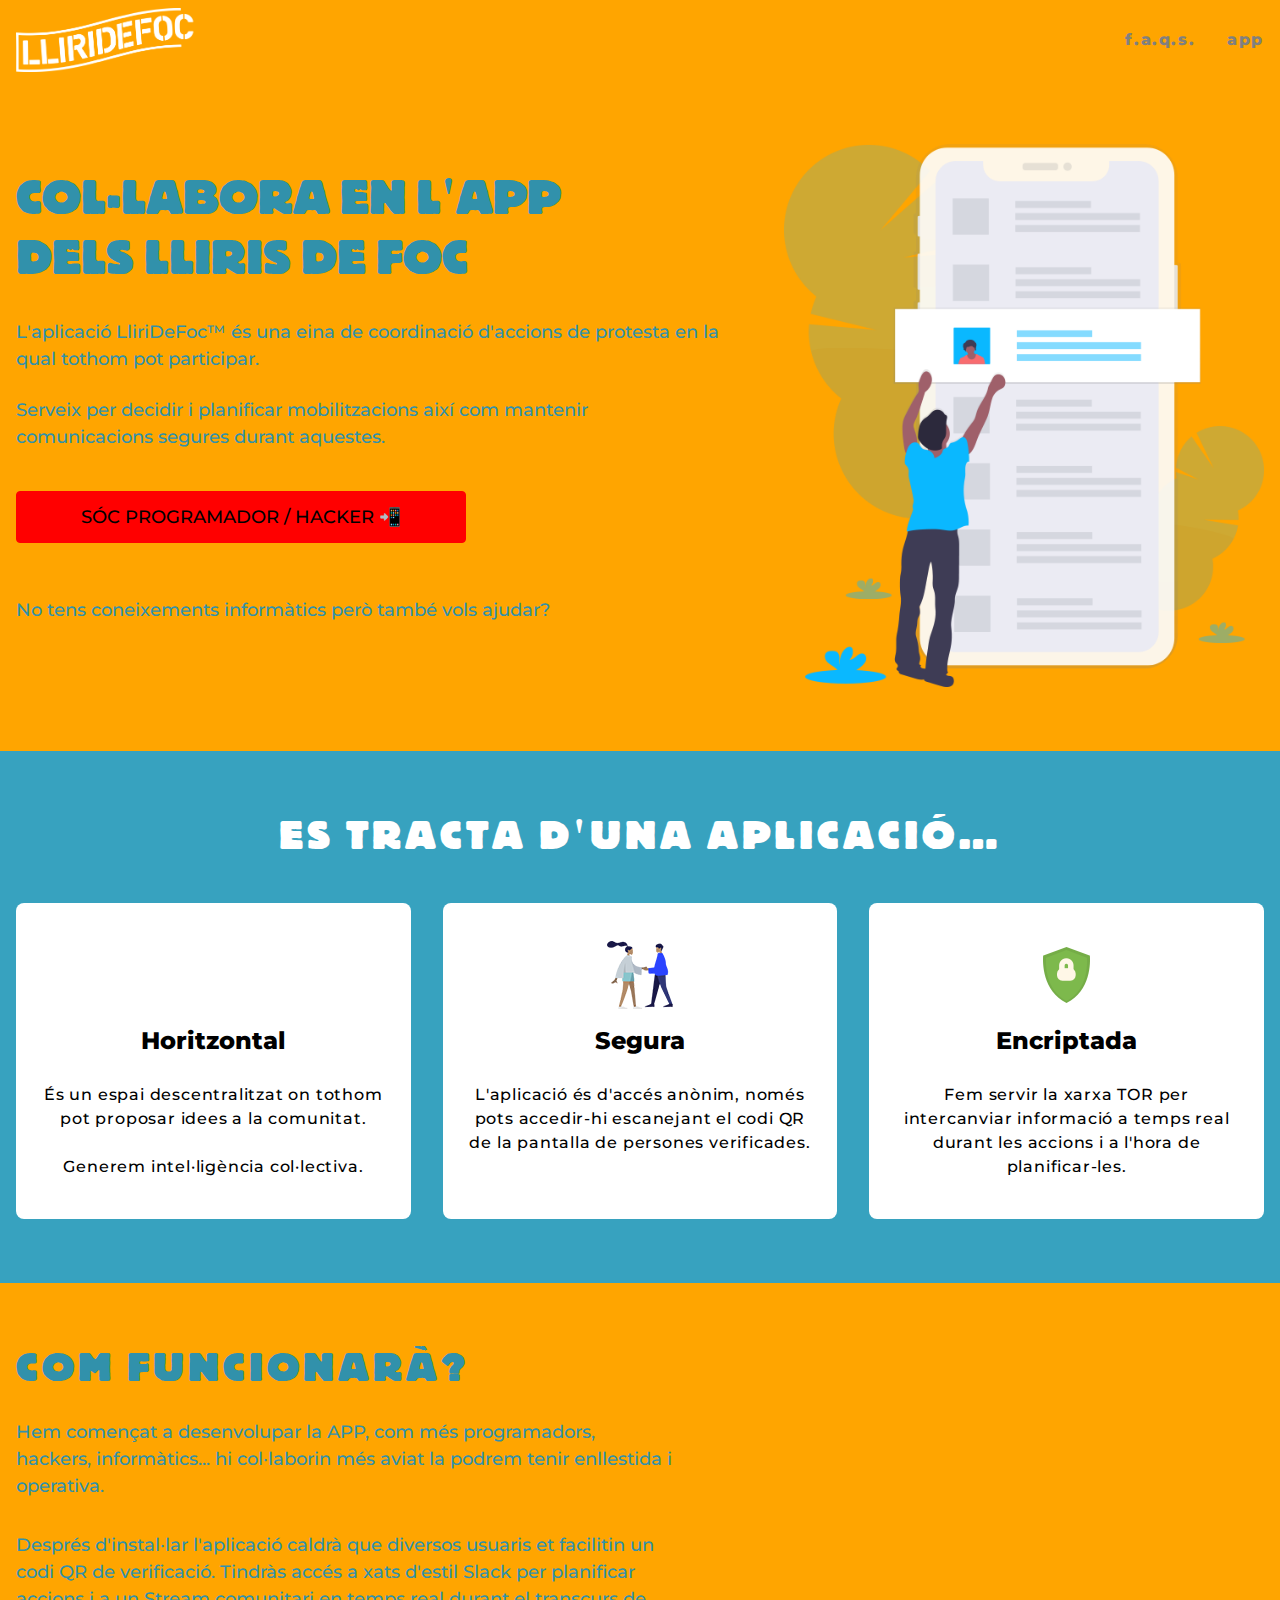
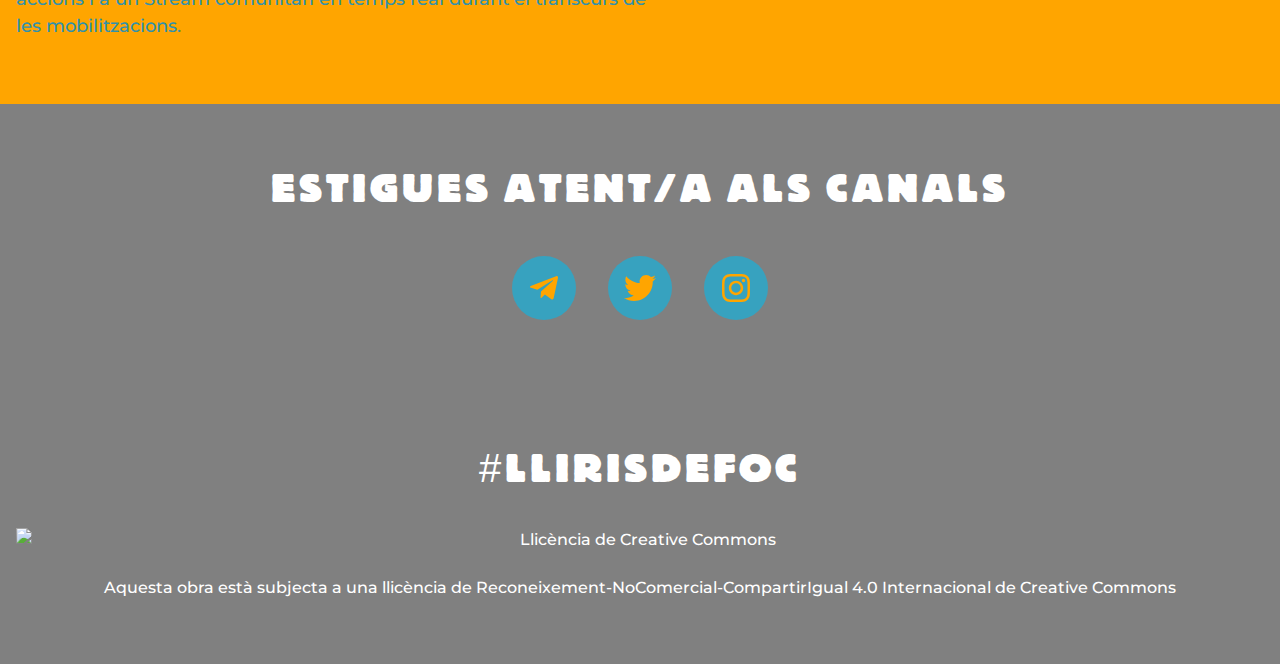
==== commit 4f899f7e: "Update app.html" ====
--- a/app.html
+++ b/app.html
@@ -63,7 +63,7 @@
                     <div class="h-full p-6 pb-10 rounded-lg bg-white">
                         <figure class="h-24 flex items-center justify-center"> <img src="app-icon-3.ccddadd3.png" alt=""> </figure>
                         <h3 class="mb-6 font-extrabold text-2xl">Encriptada</h3>
-                        <p class="tracking-wider">Fem servir la xarxa TOR per intercambiar informació a temps real durant les accions i a l´hora de planificar-les.</p>
+                        <p class="tracking-wider">Fem servir la xarxa TOR per intercanviar informació a temps real durant les accions i a l'hora de planificar-les.</p>
                     </div>
                 </li>
             </ul>
@@ -74,8 +74,8 @@
             <div class="flex flex-wrap items-center -mx-4">
                 <div class="w-full md:w-3/5 mb-8 md:mb-0 px-4 md:pr-24 text-lg">
                     <h2 class="mb-8 font-title font-heavy text-2xl lg:text-4xl leading-none tracking-widest uppercase">Com funcionarà?</h2>
-                    <p class="mb-8">Hem començat a desenvolupar la APP, com més programadors, hackers, informàtics... hi col·laborin més ràpid la podrem tenir enllestida.</p>
-                    <p>Després d'instal·lar l'aplicació caldrà que diversos usuaris et confin un codi QR de verificació. Tindras acces chats d'estil Slack per planificar accions i a un stream en temps real durant el transcurs de les mobilitzacions.</p>
+                    <p class="mb-8">Hem començat a desenvolupar la APP, com més programadors, hackers, informàtics... hi col·laborin més aviat la podrem tenir enllestida i operativa.</p>
+                    <p>Després d'instal·lar l'aplicació caldrà que diversos usuaris et facilitin un codi QR de verificació. Tindràs accés a xats d'estil Slack per planificar accions i a un Stream comunitari en temps real durant el transcurs de les mobilitzacions.</p>
                 </div>
                 <div class="w-full md:w-2/5 px-4 text-center"> <img src="app-wave.a9a19c9f.png" alt=""> </div>
             </div>
